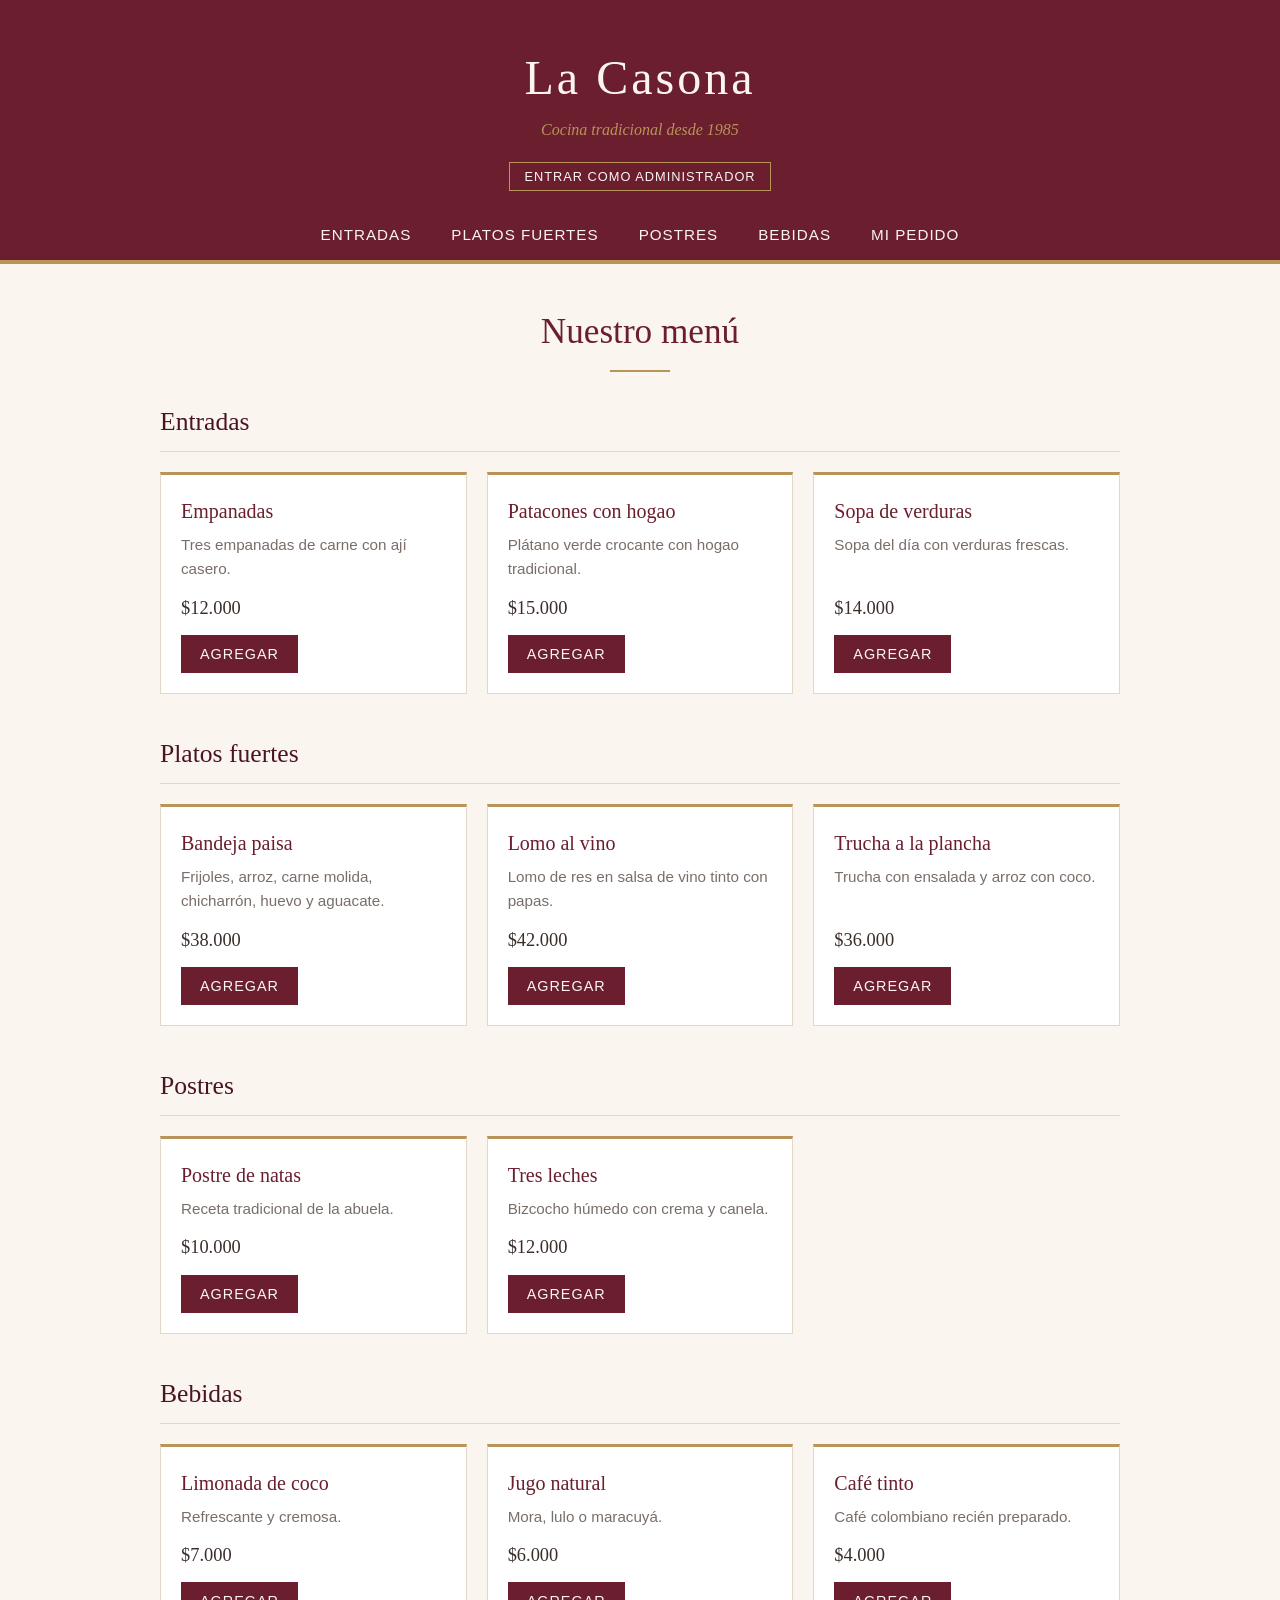
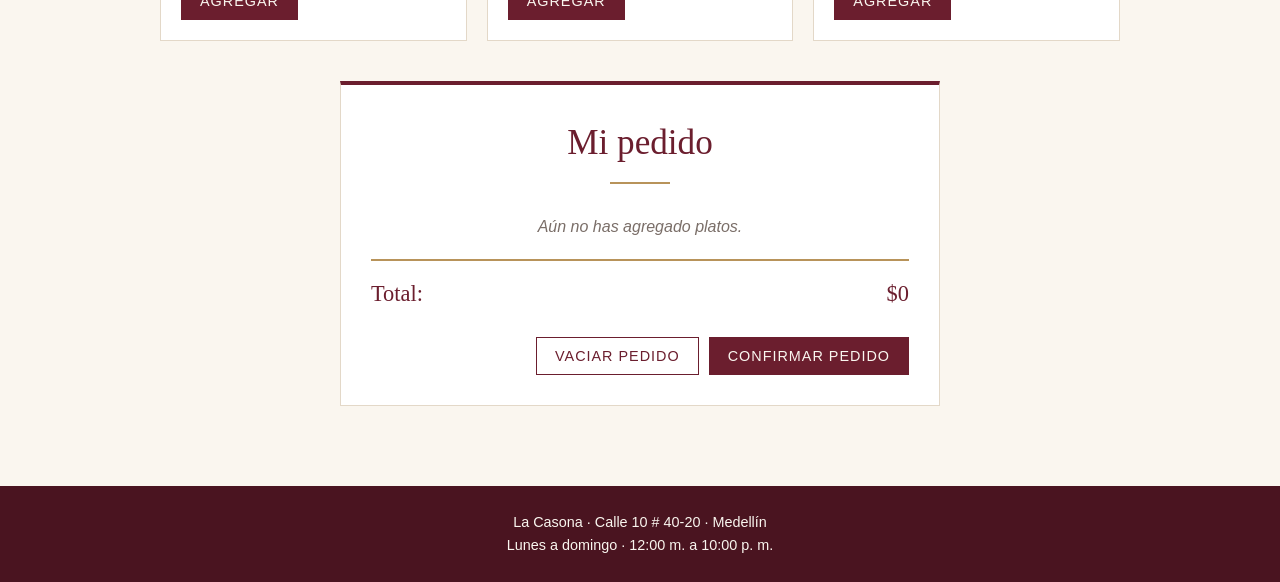
==== index.html @ 25d6f462 "Creado Js Css y HTML" ====
<!DOCTYPE html>
<html lang="es">
<head>
    <meta charset="UTF-8">
    <meta name="viewport" content="width=device-width, initial-scale=1.0">
    <title>Restaurante La Casona</title>
    <link rel="stylesheet" href="styles.css">
</head>
<body>

    <!--
        CONTENEDOR ÚNICO #app
        Aquí se pondrá el ÚNICO addEventListener (delegación de eventos).
        Todos los botones tienen data-accion para saber qué hacer:
          alternar-admin | guardar | cancelar | editar | eliminar |
          agregar | quitar | vaciar | confirmar
    -->
    <div id="app">

        <!-- ===================== ENCABEZADO ===================== -->
        <header class="encabezado">
            <h1 class="titulo">La Casona</h1>
            <p class="eslogan">Cocina tradicional desde 1985</p>

            <!-- Botón que cambiará entre vista de cliente y de administrador -->
            <button type="button" class="btn-modo" data-accion="alternar-admin">
                Entrar como administrador
            </button>

            <nav class="menu-navegacion">
                <ul>
                    <li><a href="#entradas">Entradas</a></li>
                    <li><a href="#fuertes">Platos fuertes</a></li>
                    <li><a href="#postres">Postres</a></li>
                    <li><a href="#bebidas">Bebidas</a></li>
                    <!-- solo-cliente: se oculta en modo administrador -->
                    <li class="solo-cliente"><a href="#pedido">Mi pedido</a></li>
                </ul>
            </nav>
        </header>

        <main class="contenedor">

            <!-- ===================== PANEL DE ADMINISTRADOR ===================== -->
            <!--
                Solo se ve cuando <body> tiene la clase "modo-admin" (la pondrá JS).
                Este formulario sirve para CREAR un plato nuevo y para EDITAR uno existente.
                No usamos <form> para no necesitar un segundo listener de "submit".
            -->
            <section id="admin" class="admin-panel solo-admin">
                <h2 class="seccion-titulo" id="admin-titulo">Agregar plato</h2>

                <!-- Guarda el id del plato que se está editando (vacío = plato nuevo) -->
                <input type="hidden" id="plato-id">

                <div class="campo">
                    <label for="plato-nombre-input">Nombre</label>
                    <input type="text" id="plato-nombre-input" placeholder="Ej: Ajiaco santafereño">
                </div>

                <div class="campo">
                    <label for="plato-categoria-input">Categoría</label>
                    <select id="plato-categoria-input">
                        <option value="entradas">Entradas</option>
                        <option value="fuertes">Platos fuertes</option>
                        <option value="postres">Postres</option>
                        <option value="bebidas">Bebidas</option>
                    </select>
                </div>

                <div class="campo">
                    <label for="plato-precio-input">Precio (COP)</label>
                    <input type="number" id="plato-precio-input" min="0" step="500" placeholder="Ej: 25000">
                </div>

                <div class="campo campo-ancho">
                    <label for="plato-descripcion-input">Descripción</label>
                    <textarea id="plato-descripcion-input" rows="3" placeholder="Ej: Sopa de papa con pollo, mazorca y alcaparras."></textarea>
                </div>

                <!-- Aquí JS mostrará errores o confirmaciones (con textContent) -->
                <p class="mensaje-admin" id="mensaje-admin" role="status"></p>

                <div class="admin-acciones">
                    <button type="button" class="btn-cancelar" data-accion="cancelar">Cancelar</button>
                    <button type="button" class="btn-guardar" data-accion="guardar">Guardar plato</button>
                </div>
            </section>

            <!-- ===================== MENÚ ===================== -->
            <!--
                Estructura de cada plato (pensada para DOM Traversing):

                article.plato  (data-id, data-categoria, data-precio)
                  ├── h4.plato-nombre
                  ├── p.plato-descripcion
                  ├── span.plato-precio
                  ├── div.acciones-cliente   (solo-cliente)
                  │     └── button.btn-agregar
                  └── div.acciones-admin     (solo-admin)
                        ├── button.btn-editar
                        └── button.btn-eliminar

                Desde cualquier botón: boton.closest(".plato") llega al article.
                Desde el article: firstElementChild = nombre,
                nombre.nextElementSibling = descripción, y así sucesivamente.
                Cada plato tiene su propio CRUD:
                  - Mostrar  → el article ya renderizado
                  - Crear    → el formulario del panel admin
                  - Editar   → btn-editar (llena el formulario con los datos del plato)
                  - Eliminar → btn-eliminar (quita el article)
            -->
            <section id="menu" class="menu">
                <h2 class="seccion-titulo">Nuestro menú</h2>

                <!-- Categoría: Entradas -->
                <section id="entradas" class="categoria" data-categoria="entradas">
                    <h3 class="categoria-titulo">Entradas</h3>
                    <div class="lista-platos">

                        <article class="plato" data-id="1" data-categoria="entradas" data-precio="12000">
                            <h4 class="plato-nombre">Empanadas</h4>
                            <p class="plato-descripcion">Tres empanadas de carne con ají casero.</p>
                            <span class="plato-precio">$12.000</span>
                            <div class="acciones-cliente solo-cliente">
                                <button type="button" class="btn-agregar" data-accion="agregar">Agregar</button>
                            </div>
                            <div class="acciones-admin solo-admin">
                                <button type="button" class="btn-editar" data-accion="editar">Editar</button>
                                <button type="button" class="btn-eliminar" data-accion="eliminar">Eliminar</button>
                            </div>
                        </article>

                        <article class="plato" data-id="2" data-categoria="entradas" data-precio="15000">
                            <h4 class="plato-nombre">Patacones con hogao</h4>
                            <p class="plato-descripcion">Plátano verde crocante con hogao tradicional.</p>
                            <span class="plato-precio">$15.000</span>
                            <div class="acciones-cliente solo-cliente">
                                <button type="button" class="btn-agregar" data-accion="agregar">Agregar</button>
                            </div>
                            <div class="acciones-admin solo-admin">
                                <button type="button" class="btn-editar" data-accion="editar">Editar</button>
                                <button type="button" class="btn-eliminar" data-accion="eliminar">Eliminar</button>
                            </div>
                        </article>

                        <article class="plato" data-id="3" data-categoria="entradas" data-precio="14000">
                            <h4 class="plato-nombre">Sopa de verduras</h4>
                            <p class="plato-descripcion">Sopa del día con verduras frescas.</p>
                            <span class="plato-precio">$14.000</span>
                            <div class="acciones-cliente solo-cliente">
                                <button type="button" class="btn-agregar" data-accion="agregar">Agregar</button>
                            </div>
                            <div class="acciones-admin solo-admin">
                                <button type="button" class="btn-editar" data-accion="editar">Editar</button>
                                <button type="button" class="btn-eliminar" data-accion="eliminar">Eliminar</button>
                            </div>
                        </article>

                    </div>
                </section>

                <!-- Categoría: Platos fuertes -->
                <section id="fuertes" class="categoria" data-categoria="fuertes">
                    <h3 class="categoria-titulo">Platos fuertes</h3>
                    <div class="lista-platos">

                        <article class="plato" data-id="4" data-categoria="fuertes" data-precio="38000">
                            <h4 class="plato-nombre">Bandeja paisa</h4>
                            <p class="plato-descripcion">Frijoles, arroz, carne molida, chicharrón, huevo y aguacate.</p>
                            <span class="plato-precio">$38.000</span>
                            <div class="acciones-cliente solo-cliente">
                                <button type="button" class="btn-agregar" data-accion="agregar">Agregar</button>
                            </div>
                            <div class="acciones-admin solo-admin">
                                <button type="button" class="btn-editar" data-accion="editar">Editar</button>
                                <button type="button" class="btn-eliminar" data-accion="eliminar">Eliminar</button>
                            </div>
                        </article>

                        <article class="plato" data-id="5" data-categoria="fuertes" data-precio="42000">
                            <h4 class="plato-nombre">Lomo al vino</h4>
                            <p class="plato-descripcion">Lomo de res en salsa de vino tinto con papas.</p>
                            <span class="plato-precio">$42.000</span>
                            <div class="acciones-cliente solo-cliente">
                                <button type="button" class="btn-agregar" data-accion="agregar">Agregar</button>
                            </div>
                            <div class="acciones-admin solo-admin">
                                <button type="button" class="btn-editar" data-accion="editar">Editar</button>
                                <button type="button" class="btn-eliminar" data-accion="eliminar">Eliminar</button>
                            </div>
                        </article>

                        <article class="plato" data-id="6" data-categoria="fuertes" data-precio="36000">
                            <h4 class="plato-nombre">Trucha a la plancha</h4>
                            <p class="plato-descripcion">Trucha con ensalada y arroz con coco.</p>
                            <span class="plato-precio">$36.000</span>
                            <div class="acciones-cliente solo-cliente">
                                <button type="button" class="btn-agregar" data-accion="agregar">Agregar</button>
                            </div>
                            <div class="acciones-admin solo-admin">
                                <button type="button" class="btn-editar" data-accion="editar">Editar</button>
                                <button type="button" class="btn-eliminar" data-accion="eliminar">Eliminar</button>
                            </div>
                        </article>

                    </div>
                </section>

                <!-- Categoría: Postres -->
                <section id="postres" class="categoria" data-categoria="postres">
                    <h3 class="categoria-titulo">Postres</h3>
                    <div class="lista-platos">

                        <article class="plato" data-id="7" data-categoria="postres" data-precio="10000">
                            <h4 class="plato-nombre">Postre de natas</h4>
                            <p class="plato-descripcion">Receta tradicional de la abuela.</p>
                            <span class="plato-precio">$10.000</span>
                            <div class="acciones-cliente solo-cliente">
                                <button type="button" class="btn-agregar" data-accion="agregar">Agregar</button>
                            </div>
                            <div class="acciones-admin solo-admin">
                                <button type="button" class="btn-editar" data-accion="editar">Editar</button>
                                <button type="button" class="btn-eliminar" data-accion="eliminar">Eliminar</button>
                            </div>
                        </article>

                        <article class="plato" data-id="8" data-categoria="postres" data-precio="12000">
                            <h4 class="plato-nombre">Tres leches</h4>
                            <p class="plato-descripcion">Bizcocho húmedo con crema y canela.</p>
                            <span class="plato-precio">$12.000</span>
                            <div class="acciones-cliente solo-cliente">
                                <button type="button" class="btn-agregar" data-accion="agregar">Agregar</button>
                            </div>
                            <div class="acciones-admin solo-admin">
                                <button type="button" class="btn-editar" data-accion="editar">Editar</button>
                                <button type="button" class="btn-eliminar" data-accion="eliminar">Eliminar</button>
                            </div>
                        </article>

                    </div>
                </section>

                <!-- Categoría: Bebidas -->
                <section id="bebidas" class="categoria" data-categoria="bebidas">
                    <h3 class="categoria-titulo">Bebidas</h3>
                    <div class="lista-platos">

                        <article class="plato" data-id="9" data-categoria="bebidas" data-precio="7000">
                            <h4 class="plato-nombre">Limonada de coco</h4>
                            <p class="plato-descripcion">Refrescante y cremosa.</p>
                            <span class="plato-precio">$7.000</span>
                            <div class="acciones-cliente solo-cliente">
                                <button type="button" class="btn-agregar" data-accion="agregar">Agregar</button>
                            </div>
                            <div class="acciones-admin solo-admin">
                                <button type="button" class="btn-editar" data-accion="editar">Editar</button>
                                <button type="button" class="btn-eliminar" data-accion="eliminar">Eliminar</button>
                            </div>
                        </article>

                        <article class="plato" data-id="10" data-categoria="bebidas" data-precio="6000">
                            <h4 class="plato-nombre">Jugo natural</h4>
                            <p class="plato-descripcion">Mora, lulo o maracuyá.</p>
                            <span class="plato-precio">$6.000</span>
                            <div class="acciones-cliente solo-cliente">
                                <button type="button" class="btn-agregar" data-accion="agregar">Agregar</button>
                            </div>
                            <div class="acciones-admin solo-admin">
                                <button type="button" class="btn-editar" data-accion="editar">Editar</button>
                                <button type="button" class="btn-eliminar" data-accion="eliminar">Eliminar</button>
                            </div>
                        </article>

                        <article class="plato" data-id="11" data-categoria="bebidas" data-precio="4000">
                            <h4 class="plato-nombre">Café tinto</h4>
                            <p class="plato-descripcion">Café colombiano recién preparado.</p>
                            <span class="plato-precio">$4.000</span>
                            <div class="acciones-cliente solo-cliente">
                                <button type="button" class="btn-agregar" data-accion="agregar">Agregar</button>
                            </div>
                            <div class="acciones-admin solo-admin">
                                <button type="button" class="btn-editar" data-accion="editar">Editar</button>
                                <button type="button" class="btn-eliminar" data-accion="eliminar">Eliminar</button>
                            </div>
                        </article>

                    </div>
                </section>
            </section>

            <!-- ===================== PEDIDO (solo cliente) ===================== -->
            <!--
                JS agregará un <li> por cada plato elegido dentro de ul.lista-pedido.
                El total está en span.total-valor, hermano de span.total-texto.
            -->
            <section id="pedido" class="pedido solo-cliente">
                <h2 class="seccion-titulo">Mi pedido</h2>

                <p class="pedido-vacio">Aún no has agregado platos.</p>

                <ul class="lista-pedido">
                    <!-- Los platos se agregan aquí con JavaScript -->
                </ul>

                <p class="pedido-total">
                    <span class="total-texto">Total:</span>
                    <span class="total-valor">$0</span>
                </p>

                <div class="pedido-acciones">
                    <button type="button" class="btn-vaciar" data-accion="vaciar">Vaciar pedido</button>
                    <button type="button" class="btn-confirmar" data-accion="confirmar">Confirmar pedido</button>
                </div>
            </section>

        </main>

        <!-- ===================== PIE DE PÁGINA ===================== -->
        <footer class="pie">
            <p>La Casona · Calle 10 # 40-20 · Medellín</p>
            <p>Lunes a domingo · 12:00 m. a 10:00 p. m.</p>
        </footer>

    </div>

    <script src="script.js"></script>
</body>
</html>
---- styles.css ----
/* =========================================================
   Restaurante La Casona — Estilos
   Estilo clásico: tonos vino, crema y dorado, letra con serifa.
   ========================================================= */

/* ---------- Colores y tipografía (variables) ---------- */
:root {
    --vino: #6b1e2e;
    --vino-oscuro: #4a1420;
    --dorado: #b8935a;
    --crema: #faf6ef;
    --blanco: #ffffff;
    --texto: #3a2e2a;
    --gris: #7a6e68;
    --borde: #e3d8c8;

    /* Nuevos: colores para el modo administrador */
    --error: #a12622;
    --exito: #2f6b3f;

    --fuente-titulos: Georgia, "Times New Roman", serif;
    --fuente-texto: "Segoe UI", Arial, sans-serif;
}

/* ---------- Reset básico ---------- */
* {
    margin: 0;
    padding: 0;
    box-sizing: border-box;
}

body {
    font-family: var(--fuente-texto);
    background-color: var(--crema);
    color: var(--texto);
    line-height: 1.6;
}

/* =========================================================
   VISTA CLIENTE / VISTA ADMINISTRADOR
   JS solo tendrá que poner o quitar la clase "modo-admin" en <body>.
   - .solo-admin   → visible únicamente en modo administrador
   - .solo-cliente → visible únicamente en modo cliente
   ========================================================= */
.solo-admin {
    display: none;
}

body.modo-admin .solo-admin {
    display: block;
}

body.modo-admin .solo-cliente {
    display: none;
}

/* ---------- Encabezado ---------- */
.encabezado {
    background-color: var(--vino);
    color: var(--crema);
    text-align: center;
    padding: 40px 20px 0;
    border-bottom: 4px solid var(--dorado);
}

.titulo {
    font-family: var(--fuente-titulos);
    font-size: 3rem;
    font-weight: normal;
    letter-spacing: 3px;
}

.eslogan {
    font-family: var(--fuente-titulos);
    font-style: italic;
    color: var(--dorado);
    margin-bottom: 20px;
}

/* Botón para cambiar de cliente a administrador */
.btn-modo {
    background-color: transparent;
    color: var(--crema);
    border: 1px solid var(--dorado);
    padding: 6px 14px;
    font-size: 0.8rem;
    margin-bottom: 20px;
}

.btn-modo:hover {
    background-color: var(--dorado);
    color: var(--vino-oscuro);
}

/* En modo administrador el encabezado cambia de tono para que se note */
body.modo-admin .encabezado {
    background-color: var(--vino-oscuro);
}

/* Menú de navegación */
.menu-navegacion ul {
    list-style: none;
    display: flex;
    justify-content: center;
    flex-wrap: wrap;
}

.menu-navegacion a {
    display: block;
    padding: 12px 20px;
    color: var(--crema);
    text-decoration: none;
    font-size: 0.95rem;
    letter-spacing: 1px;
    text-transform: uppercase;
}

.menu-navegacion a:hover {
    color: var(--dorado);
}

/* ---------- Contenedor principal ---------- */
.contenedor {
    max-width: 1000px;
    margin: 0 auto;
    padding: 40px 20px;
}

/* Títulos de sección (Nuestro menú, Mi pedido) */
.seccion-titulo {
    font-family: var(--fuente-titulos);
    font-weight: normal;
    font-size: 2.2rem;
    color: var(--vino);
    text-align: center;
    margin-bottom: 30px;
}

/* Línea dorada decorativa debajo del título */
.seccion-titulo::after {
    content: "";
    display: block;
    width: 60px;
    height: 2px;
    background-color: var(--dorado);
    margin: 10px auto 0;
}

/* ---------- Panel de administrador (formulario CRUD) ---------- */
.admin-panel {
    background-color: var(--blanco);
    border: 1px solid var(--borde);
    border-top: 4px solid var(--dorado);
    padding: 30px;
    max-width: 700px;
    margin: 0 auto 50px;
}

/* El panel es una cuadrícula de 2 columnas (se ve solo en modo admin) */
body.modo-admin .admin-panel {
    display: grid;
    grid-template-columns: 1fr 1fr;
    gap: 16px 20px;
}

/* Elementos que ocupan las dos columnas */
.admin-panel .seccion-titulo,
.admin-panel .campo-ancho,
.admin-panel .mensaje-admin,
.admin-panel .admin-acciones {
    grid-column: 1 / -1;
}

.admin-panel .seccion-titulo {
    margin-bottom: 10px;
}

.campo label {
    display: block;
    font-size: 0.85rem;
    color: var(--gris);
    margin-bottom: 4px;
}

.campo input,
.campo select,
.campo textarea {
    width: 100%;
    padding: 10px;
    border: 1px solid var(--borde);
    background-color: var(--crema);
    color: var(--texto);
    font-family: var(--fuente-texto);
    font-size: 1rem;
}

.campo textarea {
    resize: vertical;
}

.campo input:focus,
.campo select:focus,
.campo textarea:focus {
    outline: 2px solid var(--dorado);
    outline-offset: 1px;
}

/* Mensaje de error o confirmación (JS cambia el texto y la clase) */
.mensaje-admin {
    min-height: 1.4em;
    font-size: 0.9rem;
    color: var(--gris);
}

.mensaje-admin.error {
    color: var(--error);
}

.mensaje-admin.exito {
    color: var(--exito);
}

.admin-acciones {
    display: flex;
    justify-content: flex-end;
    gap: 10px;
}

/* ---------- Categorías del menú ---------- */
.categoria {
    margin-bottom: 40px;
}

.categoria-titulo {
    font-family: var(--fuente-titulos);
    font-weight: normal;
    font-size: 1.6rem;
    color: var(--vino-oscuro);
    border-bottom: 1px solid var(--borde);
    padding-bottom: 8px;
    margin-bottom: 20px;
}

/* Cuadrícula de platos */
.lista-platos {
    display: grid;
    grid-template-columns: repeat(auto-fill, minmax(280px, 1fr));
    gap: 20px;
}

/* ---------- Tarjeta de cada plato ---------- */
.plato {
    background-color: var(--blanco);
    border: 1px solid var(--borde);
    border-top: 3px solid var(--dorado);
    padding: 20px;
    display: flex;
    flex-direction: column;
}

/* Plato que se está editando (JS pone/quita esta clase) */
.plato.editando {
    border-color: var(--vino);
    border-top-color: var(--vino);
    background-color: #fdf3f0;
    outline: 2px solid var(--vino);
}

.plato-nombre {
    font-family: var(--fuente-titulos);
    font-size: 1.25rem;
    font-weight: normal;
    color: var(--vino);
    margin-bottom: 6px;
}

.plato-descripcion {
    color: var(--gris);
    font-size: 0.95rem;
    flex-grow: 1; /* empuja el precio y el botón hacia abajo */
    margin-bottom: 12px;
}

.plato-precio {
    font-family: var(--fuente-titulos);
    font-size: 1.15rem;
    color: var(--texto);
    margin-bottom: 12px;
}

/* Contenedor de botones de cada plato */
.acciones-admin {
    border-top: 1px dotted var(--borde);
    padding-top: 12px;
}

body.modo-admin .acciones-admin {
    display: flex;
    gap: 10px;
}

/* ---------- Botones ---------- */
button {
    font-family: var(--fuente-texto);
    font-size: 0.9rem;
    letter-spacing: 1px;
    text-transform: uppercase;
    padding: 10px 18px;
    border: 1px solid var(--vino);
    cursor: pointer;
    transition: background-color 0.2s, color 0.2s;
}

button:focus-visible {
    outline: 2px solid var(--dorado);
    outline-offset: 2px;
}

.btn-agregar,
.btn-confirmar,
.btn-guardar {
    background-color: var(--vino);
    color: var(--crema);
}

.btn-agregar:hover,
.btn-confirmar:hover,
.btn-guardar:hover {
    background-color: var(--vino-oscuro);
}

.btn-vaciar,
.btn-cancelar,
.btn-editar {
    background-color: transparent;
    color: var(--vino);
}

.btn-vaciar:hover,
.btn-cancelar:hover,
.btn-editar:hover {
    background-color: var(--vino);
    color: var(--crema);
}

/* Botones de cada plato en modo admin: ocupan el mismo ancho */
.btn-editar,
.btn-eliminar {
    flex: 1;
    padding: 8px 10px;
    font-size: 0.8rem;
}

/* Eliminar usa rojo para avisar que es una acción delicada */
.btn-eliminar {
    background-color: transparent;
    color: var(--error);
    border-color: var(--error);
}

.btn-eliminar:hover {
    background-color: var(--error);
    color: var(--blanco);
}

/* Botón "Quitar" que el JS puede crear dentro de cada <li> */
.btn-quitar {
    background-color: transparent;
    color: var(--gris);
    border: 1px solid var(--borde);
    padding: 4px 10px;
    font-size: 0.75rem;
}

.btn-quitar:hover {
    color: var(--vino);
    border-color: var(--vino);
}

/* ---------- Sección del pedido ---------- */
.pedido {
    background-color: var(--blanco);
    border: 1px solid var(--borde);
    border-top: 4px solid var(--vino);
    padding: 30px;
    max-width: 600px;
    margin: 0 auto;
}

.pedido-vacio {
    text-align: center;
    font-style: italic;
    color: var(--gris);
    margin-bottom: 20px;
}

.lista-pedido {
    list-style: none;
    margin-bottom: 20px;
}

/* Cada plato agregado al pedido (lo crea el JS) */
.lista-pedido li {
    display: flex;
    justify-content: space-between;
    align-items: center;
    gap: 10px;
    padding: 10px 0;
    border-bottom: 1px dotted var(--borde);
}

.pedido-total {
    display: flex;
    justify-content: space-between;
    font-family: var(--fuente-titulos);
    font-size: 1.4rem;
    color: var(--vino);
    border-top: 2px solid var(--dorado);
    padding-top: 15px;
    margin-bottom: 25px;
}

.pedido-acciones {
    display: flex;
    justify-content: flex-end;
    gap: 10px;
}

/* ---------- Pie de página ---------- */
.pie {
    background-color: var(--vino-oscuro);
    color: var(--crema);
    text-align: center;
    padding: 25px 20px;
    font-size: 0.9rem;
    margin-top: 40px;
}

/* ---------- Celulares ---------- */
@media (max-width: 600px) {
    .titulo {
        font-size: 2.2rem;
    }

    .pedido,
    .admin-panel {
        padding: 20px;
    }

    /* El formulario pasa a una sola columna */
    body.modo-admin .admin-panel {
        grid-template-columns: 1fr;
    }

    .pedido-acciones,
    .admin-acciones {
        flex-direction: column;
    }
}
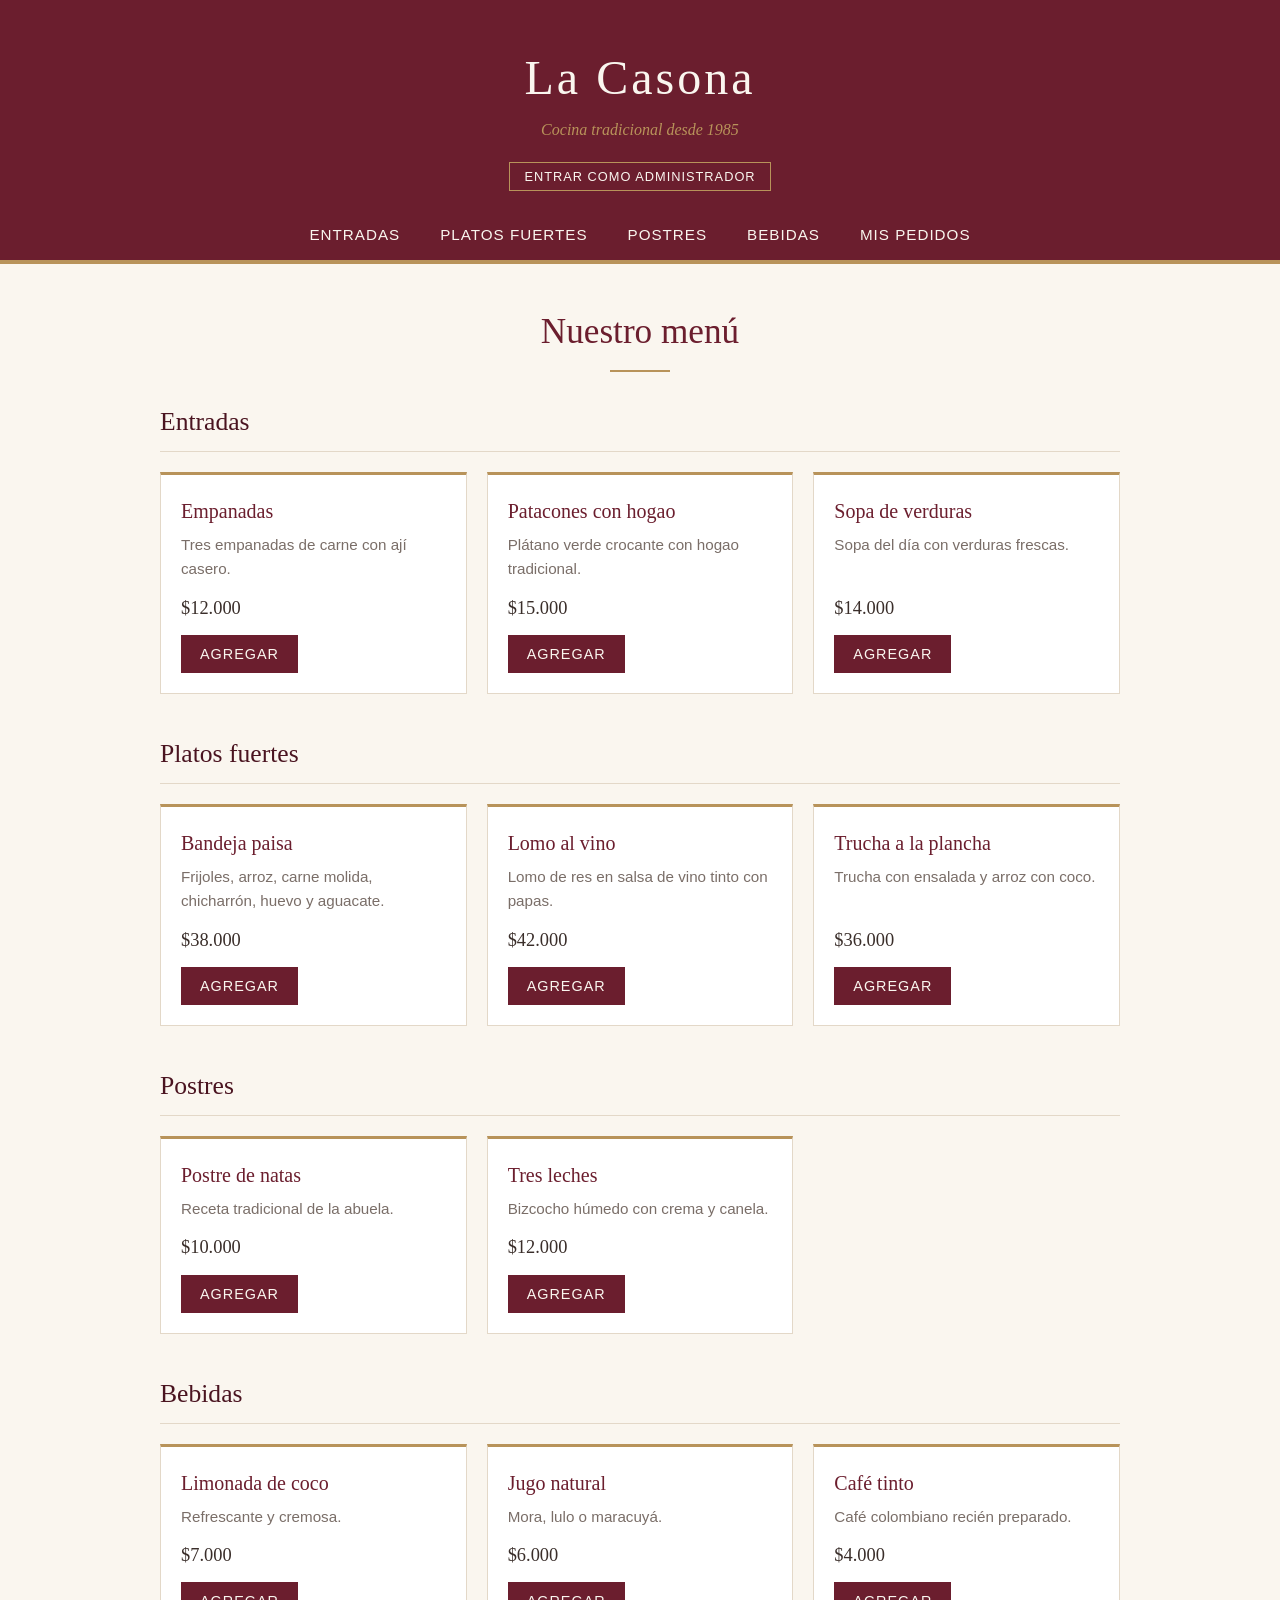
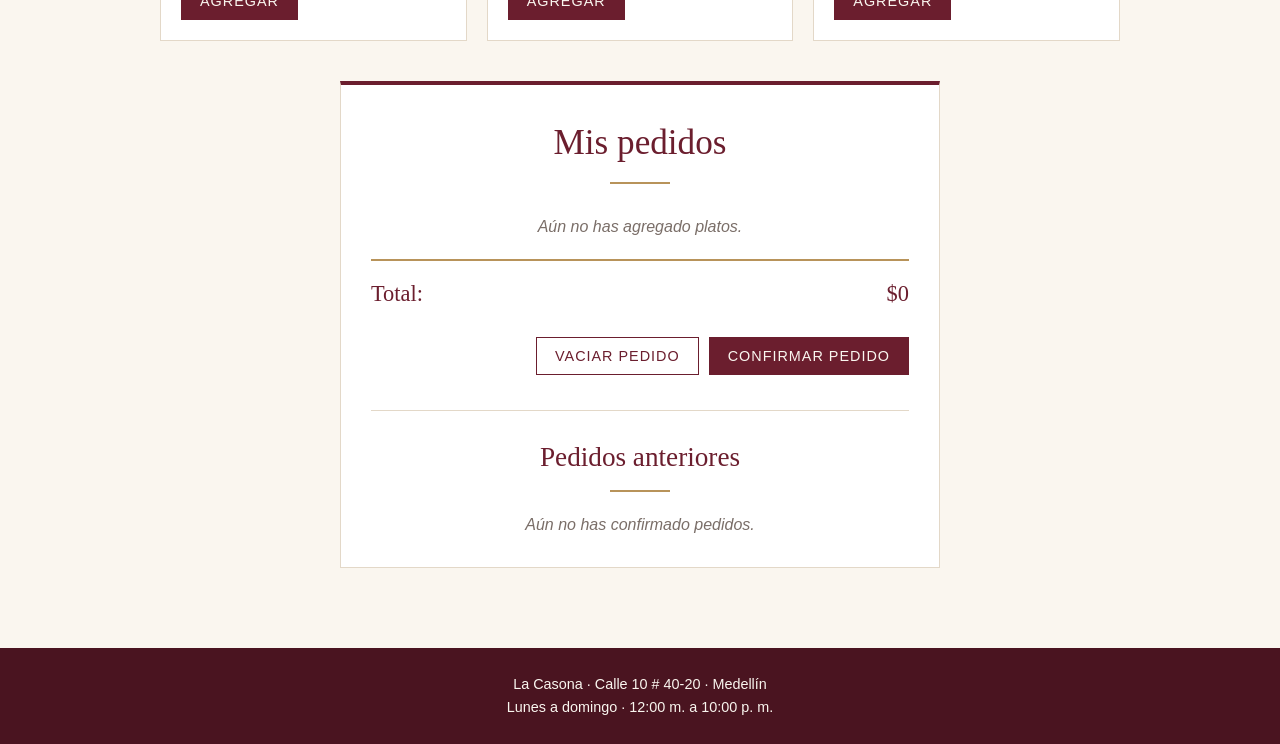
==== commit a81fb194: "Todo quedo re melo la buena pa todos" ====
--- a/index.html
+++ b/index.html
@@ -34,7 +34,7 @@
                     <li><a href="#postres">Postres</a></li>
                     <li><a href="#bebidas">Bebidas</a></li>
                     <!-- solo-cliente: se oculta en modo administrador -->
-                    <li class="solo-cliente"><a href="#pedido">Mi pedido</a></li>
+                    <li class="solo-cliente"><a href="#pedido">Mis pedidos</a></li>
                 </ul>
             </nav>
         </header>
@@ -295,7 +295,7 @@
                 El total está en span.total-valor, hermano de span.total-texto.
             -->
             <section id="pedido" class="pedido solo-cliente">
-                <h2 class="seccion-titulo">Mi pedido</h2>
+                <h2 class="seccion-titulo">Mis pedidos</h2>
 
                 <p class="pedido-vacio">Aún no has agregado platos.</p>
 
@@ -311,6 +311,12 @@
                 <div class="pedido-acciones">
                     <button type="button" class="btn-vaciar" data-accion="vaciar">Vaciar pedido</button>
                     <button type="button" class="btn-confirmar" data-accion="confirmar">Confirmar pedido</button>
+                </div>
+
+                <div class="historial-pedidos">
+                    <h2 class="seccion-titulo">Pedidos anteriores</h2>
+                    <p class="pedidos-historial-vacio">Aún no has confirmado pedidos.</p>
+                    <ul id="historial-pedidos"></ul>
                 </div>
             </section>
 
@@ -324,6 +330,7 @@
 
     </div>
 
-    <script src="script.js"></script>
+    <script src="usuario.js"></script>
+    <script src="admin.js"></script>
 </body>
 </html>
--- a/styles.css
+++ b/styles.css
@@ -426,6 +426,40 @@
     gap: 10px;
 }
 
+/* ---------- Historial de pedidos confirmados ---------- */
+.historial-pedidos {
+    margin-top: 35px;
+    border-top: 1px solid var(--borde);
+    padding-top: 25px;
+}
+
+.historial-pedidos .seccion-titulo {
+    font-size: 1.7rem;
+    margin-bottom: 20px;
+}
+
+.pedidos-historial-vacio {
+    text-align: center;
+    font-style: italic;
+    color: var(--gris);
+}
+
+.pedido-anterior {
+    list-style: none;
+    border-bottom: 1px dotted var(--borde);
+    padding: 15px 0;
+}
+
+.pedido-anterior h3,
+.pedido-anterior p {
+    color: var(--vino);
+}
+
+.pedido-anterior ul {
+    list-style: disc;
+    margin: 8px 0 8px 22px;
+}
+
 /* ---------- Pie de página ---------- */
 .pie {
     background-color: var(--vino-oscuro);
